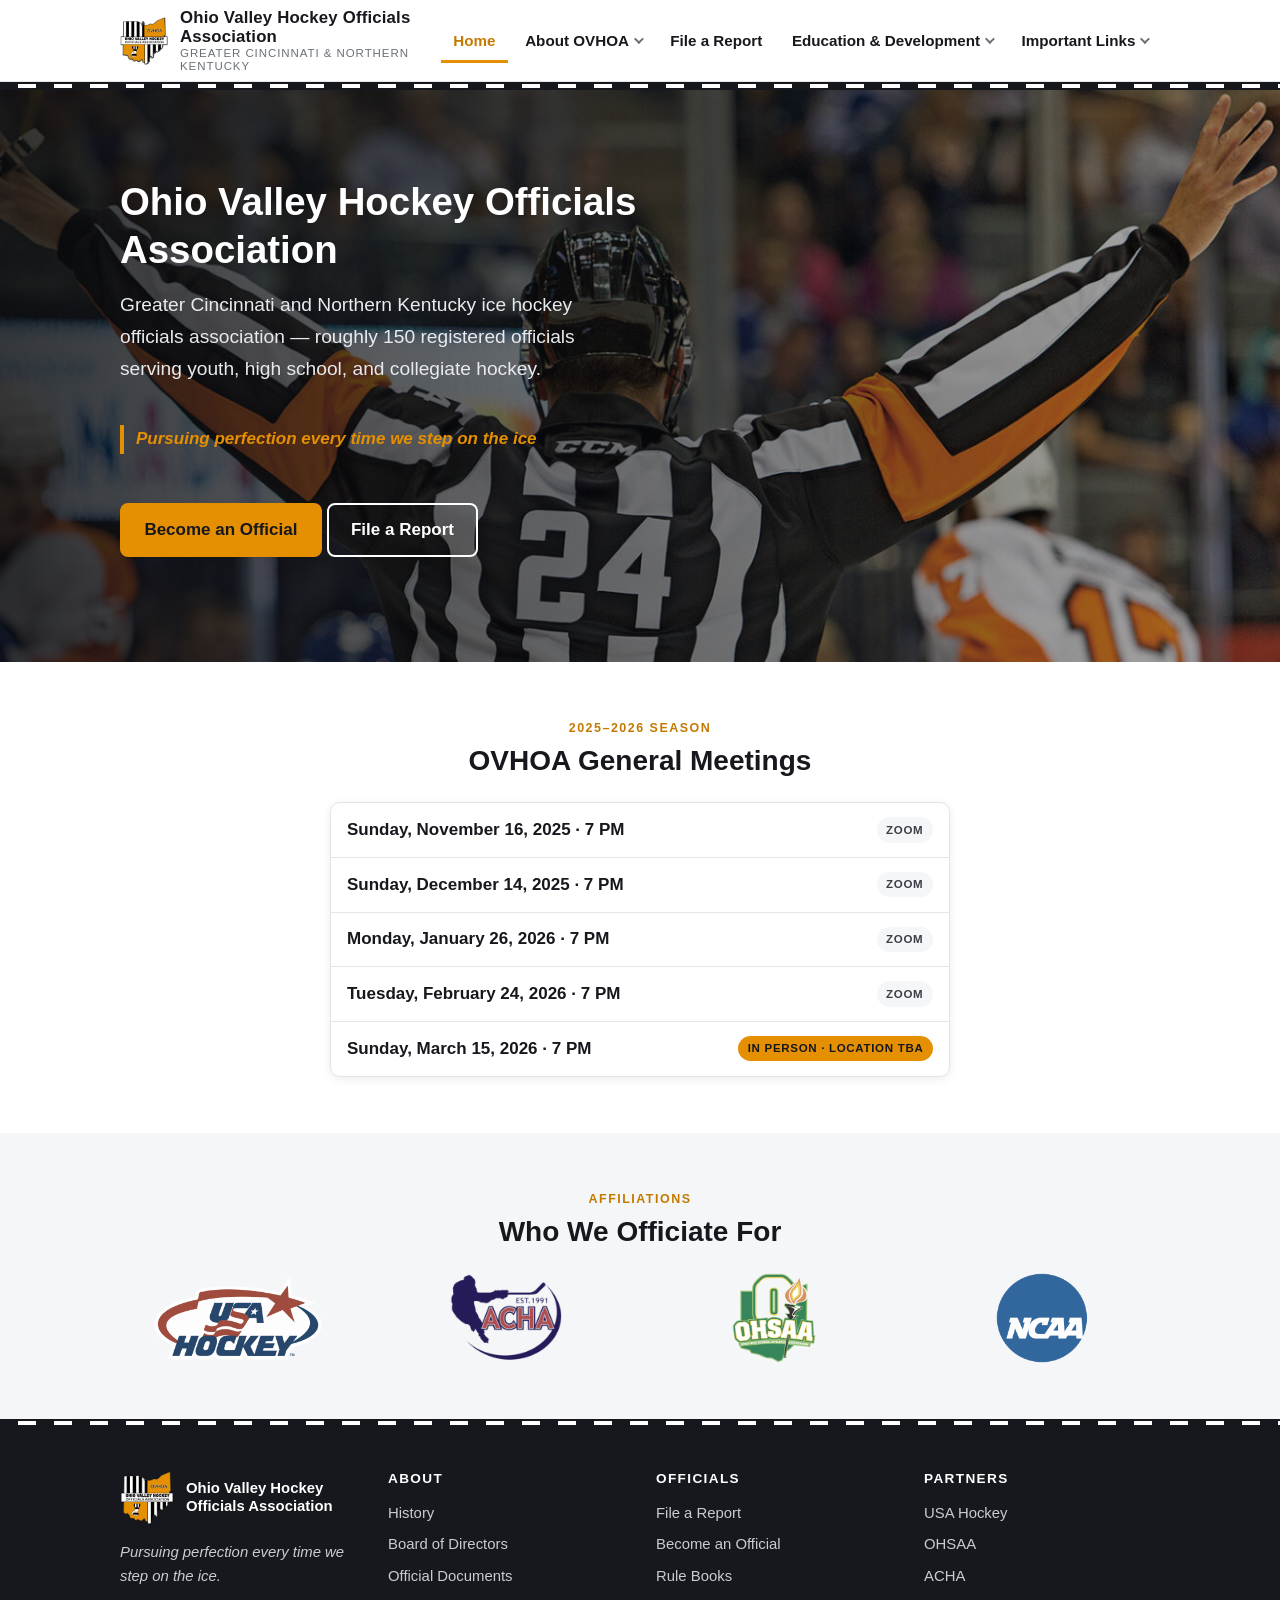
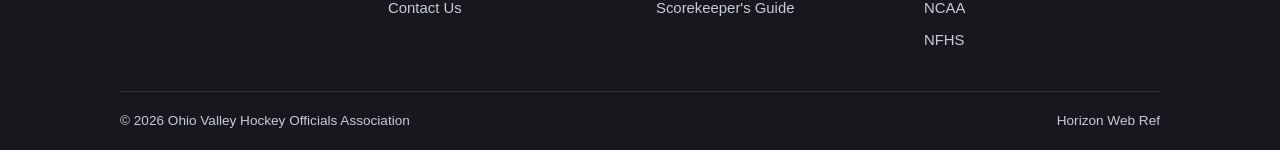
==== index.html @ b0ef6ecc "Initial Commit" ====
<!DOCTYPE html>
<html lang="en">
<head>
<meta charset="UTF-8">
<meta name="viewport" content="width=device-width, initial-scale=1">
<title>Ohio Valley Hockey Officials Association</title>
<meta name="description" content="Greater Cincinnati and Northern Kentucky ice hockey officials association.">
<link rel="icon" type="image/png" href="assets/img/ovhoa-logo-300.png">
<link rel="stylesheet" href="assets/css/style.css">
</head>
<body>
<a class="skip-link" href="#main">Skip to content</a>
<header class="site-header">
  <div class="container header-inner">
    <a class="brand" href="index.html">
      <img class="badge" src="assets/img/ovhoa-logo-300.png" alt="OVHOA logo" width="48" height="48">
      <span class="brand-text">
        <span class="brand-name">Ohio Valley Hockey Officials Association</span>
        <span class="brand-sub">Greater Cincinnati &amp; Northern Kentucky</span>
      </span>
    </a>
    <button type="button" class="nav-toggle" aria-expanded="false" aria-controls="site-nav" aria-label="Toggle navigation">
      <span class="bar"></span><span class="bar"></span><span class="bar"></span>
    </button>
    <nav id="site-nav" class="site-nav" aria-label="Primary">
      <ul><li><a href="index.html" aria-current="page">Home</a></li><li class="has-sub"><button type="button" class="submenu-toggle" aria-expanded="false">About OVHOA <span class="caret"></span></button><ul class="sub-menu"><li><a href="history.html">History</a></li><li><a href="board-of-directors.html">Board of Directors</a></li><li><a href="official-documents.html">Official Documents</a></li><li><a href="contact-us.html">Contact Us</a></li></ul></li><li><a href="file-a-report.html">File a Report</a></li><li class="has-sub"><button type="button" class="submenu-toggle" aria-expanded="false">Education & Development <span class="caret"></span></button><ul class="sub-menu"><li><a href="become-an-official.html">Become an Official</a></li><li><a href="rule-books.html">Rule Books</a></li><li><a href="scorekeepers-guide.html">Scorekeeper's Guide</a></li></ul></li><li class="has-sub"><button type="button" class="submenu-toggle" aria-expanded="false">Important Links <span class="caret"></span></button><ul class="sub-menu"><li><a href="https://membership.usahockey.com/" target="_blank" rel="noopener">USAH Registration</a></li><li><a href="https://www.horizonwebref.com/" target="_blank" rel="noopener">Horizon WebRef Login</a></li><li><a href="https://www.usahockey.com/" target="_blank" rel="noopener">USA Hockey</a></li><li><a href="https://www.ohsaa.org/" target="_blank" rel="noopener">OHSAA</a></li><li><a href="https://www.achahockey.org/" target="_blank" rel="noopener">ACHA</a></li><li><a href="https://www.nfhs.org/" target="_blank" rel="noopener">NFHS</a></li><li><a href="https://www.ncaa.com/" target="_blank" rel="noopener">NCAA</a></li></ul></li></ul>
    </nav>
  </div>
</header>
<div class="stripe" aria-hidden="true"></div>
<main id="main">

<section class="hero">
  <div class="container">
    <h1>Ohio Valley Hockey Officials Association</h1>
    <p class="tagline">Greater Cincinnati and Northern Kentucky ice hockey officials association &mdash; roughly 150 registered officials serving youth, high school, and collegiate hockey.</p>
    <p class="motto">Pursuing perfection every time we step on the ice</p>
    <p class="mt-2">
      <a class="btn" href="become-an-official.html">Become an Official</a>
      <a class="btn ghost" href="file-a-report.html">File a Report</a>
    </p>
  </div>
</section>

<section class="section">
  <div class="container">
    <div class="section-title">
      <span class="kicker">2025&ndash;2026 Season</span>
      <h2>OVHOA General Meetings</h2>
    </div>
    <ul class="meeting-list card">
      <li><span class="when">Sunday, November 16, 2025 &middot; 7 PM</span> <span class="badge-pill">Zoom</span></li>
      <li><span class="when">Sunday, December 14, 2025 &middot; 7 PM</span> <span class="badge-pill">Zoom</span></li>
      <li><span class="when">Monday, January 26, 2026 &middot; 7 PM</span> <span class="badge-pill">Zoom</span></li>
      <li><span class="when">Tuesday, February 24, 2026 &middot; 7 PM</span> <span class="badge-pill">Zoom</span></li>
      <li><span class="when">Sunday, March 15, 2026 &middot; 7 PM</span> <span class="badge-pill in-person">In Person &middot; Location TBA</span></li>
    </ul>
  </div>
</section>

<section class="section alt">
  <div class="container">
    <div class="section-title">
      <span class="kicker">Affiliations</span>
      <h2>Who We Officiate For</h2>
    </div>
    <div class="logo-row">
      <a href="https://www.usahockey.com/" target="_blank" rel="noopener"><img src="assets/img/logo-usah.png" alt="USA Hockey" loading="lazy"></a>
      <a href="https://www.achahockey.org/" target="_blank" rel="noopener"><img src="assets/img/logo-acha.png" alt="ACHA - American Collegiate Hockey Association" loading="lazy"></a>
      <a href="https://www.ohsaa.org/" target="_blank" rel="noopener"><img src="assets/img/logo-ohsaa.png" alt="OHSAA - Ohio High School Athletic Association" loading="lazy"></a>
      <a href="https://www.ncaa.com/" target="_blank" rel="noopener"><img src="assets/img/logo-ncaa.png" alt="NCAA" loading="lazy"></a>
    </div>
  </div>
</section>

</main>
<div class="stripe" aria-hidden="true"></div>
<footer class="site-footer">
  <div class="container">
    <div class="footer-main">
      <div>
        <div class="footer-brand">
          <img src="assets/img/ovhoa-logo-300.png" alt="" width="54" height="54">
          <span class="name">Ohio Valley Hockey<br>Officials Association</span>
        </div>
        <p><em>Pursuing perfection every time we step on the ice.</em></p>
      </div>
      <div>
        <h4>About</h4>
        <ul>
          <li><a href="history.html">History</a></li>
          <li><a href="board-of-directors.html">Board of Directors</a></li>
          <li><a href="official-documents.html">Official Documents</a></li>
          <li><a href="contact-us.html">Contact Us</a></li>
        </ul>
      </div>
      <div>
        <h4>Officials</h4>
        <ul>
          <li><a href="file-a-report.html">File a Report</a></li>
          <li><a href="become-an-official.html">Become an Official</a></li>
          <li><a href="rule-books.html">Rule Books</a></li>
          <li><a href="scorekeepers-guide.html">Scorekeeper's Guide</a></li>
        </ul>
      </div>
      <div>
        <h4>Partners</h4>
        <ul>
          <li><a href="https://www.usahockey.com/" target="_blank" rel="noopener">USA Hockey</a></li>
          <li><a href="https://www.ohsaa.org/" target="_blank" rel="noopener">OHSAA</a></li>
          <li><a href="https://www.achahockey.org/" target="_blank" rel="noopener">ACHA</a></li>
          <li><a href="https://www.ncaa.com/" target="_blank" rel="noopener">NCAA</a></li>
          <li><a href="https://www.nfhs.org/" target="_blank" rel="noopener">NFHS</a></li>
        </ul>
      </div>
    </div>
    <div class="footer-bottom">
      <span>&copy; 2026 Ohio Valley Hockey Officials Association</span>
      <span><a href="https://horizonwebref.com" target="_blank" rel="noopener">Horizon Web Ref</a></span>
    </div>
  </div>
</footer>
<script src="assets/js/nav.js"></script>
</body>
</html>
---- assets/css/style.css ----
/* ==========================================================================
   OVHOA — Ohio Valley Hockey Officials Association
   One shared stylesheet for every page.
   Brand: referee black/white + Ohio orange (#e58f02)
   ========================================================================== */

:root {
  --orange: #e58f02;
  --orange-dark: #c47a00;
  --ink: #16181d;
  --ink-soft: #3b3f47;
  --gray: #6b7078;
  --line: #e3e5e8;
  --bg: #ffffff;
  --bg-alt: #f5f6f8;
  --radius: 10px;
  --shadow: 0 2px 10px rgba(22, 24, 29, 0.08);
  --container: 1080px;
  --font: -apple-system, BlinkMacSystemFont, "Segoe UI", Roboto, Helvetica,
    Arial, sans-serif;
}

* { box-sizing: border-box; }

html { scroll-behavior: smooth; }

body {
  margin: 0;
  font-family: var(--font);
  font-size: 1.0625rem;
  line-height: 1.65;
  color: var(--ink);
  background: var(--bg);
  -webkit-text-size-adjust: 100%;
}

img { max-width: 100%; height: auto; display: block; }

a { color: var(--orange-dark); }
a:hover { color: var(--orange); }

h1, h2, h3, h4 {
  line-height: 1.25;
  color: var(--ink);
  font-weight: 800;
  margin: 0 0 0.6em;
}
h1 { font-size: clamp(1.7rem, 4vw, 2.4rem); }
h2 { font-size: clamp(1.35rem, 3vw, 1.75rem); }
h3 { font-size: clamp(1.1rem, 2.5vw, 1.3rem); }

.container {
  max-width: var(--container);
  margin: 0 auto;
  padding: 0 1.25rem;
}

/* --------------------------------------------------------------------------
   Referee stripe accent (used under header and above footer)
   -------------------------------------------------------------------------- */
.stripe {
  height: 8px;
  background: repeating-linear-gradient(
    90deg,
    var(--ink) 0 18px,
    #fff 18px 36px
  );
  border-top: 2px solid var(--ink);
  border-bottom: 2px solid var(--ink);
}

/* --------------------------------------------------------------------------
   Header / navigation
   -------------------------------------------------------------------------- */
.site-header {
  position: sticky;
  top: 0;
  z-index: 100;
  background: var(--bg);
  border-bottom: 1px solid var(--line);
  box-shadow: 0 1px 6px rgba(22, 24, 29, 0.06);
}

.header-inner {
  display: flex;
  align-items: center;
  justify-content: space-between;
  gap: 1rem;
  min-height: 72px;
}

.brand {
  display: flex;
  align-items: center;
  gap: 0.75rem;
  text-decoration: none;
  color: var(--ink);
  padding: 0.5rem 0;
}
.brand img.badge { width: 48px; height: 48px; flex: none; }
.brand .brand-text { line-height: 1.15; }
.brand .brand-name {
  display: block;
  font-weight: 800;
  font-size: 1.05rem;
  letter-spacing: 0.01em;
}
.brand .brand-sub {
  display: block;
  font-size: 0.72rem;
  color: var(--gray);
  text-transform: uppercase;
  letter-spacing: 0.08em;
}

.nav-toggle {
  display: none;
  background: none;
  border: 2px solid var(--ink);
  border-radius: 8px;
  padding: 0.45rem 0.6rem;
  cursor: pointer;
}
.nav-toggle .bar {
  display: block;
  width: 22px;
  height: 3px;
  background: var(--ink);
  border-radius: 2px;
  margin: 4px 0;
  transition: transform 0.2s, opacity 0.2s;
}
.nav-toggle[aria-expanded="true"] .bar:nth-child(1) { transform: translateY(7px) rotate(45deg); }
.nav-toggle[aria-expanded="true"] .bar:nth-child(2) { opacity: 0; }
.nav-toggle[aria-expanded="true"] .bar:nth-child(3) { transform: translateY(-7px) rotate(-45deg); }

.site-nav ul {
  list-style: none;
  margin: 0;
  padding: 0;
  display: flex;
  align-items: center;
  gap: 0.25rem;
}
.site-nav li { position: relative; }
.site-nav a,
.site-nav .submenu-toggle {
  display: flex;
  align-items: center;
  gap: 0.3rem;
  font: inherit;
  font-weight: 600;
  font-size: 0.95rem;
  color: var(--ink);
  text-decoration: none;
  background: none;
  border: 0;
  padding: 0.6rem 0.8rem;
  border-radius: 8px;
  cursor: pointer;
  white-space: nowrap;
}
.site-nav a:hover,
.site-nav .submenu-toggle:hover,
.site-nav a:focus-visible,
.site-nav .submenu-toggle:focus-visible {
  background: var(--bg-alt);
  color: var(--ink);
}
.site-nav a[aria-current="page"] {
  color: var(--orange-dark);
  box-shadow: inset 0 -3px 0 var(--orange);
  border-radius: 8px 8px 0 0;
}

.site-nav .caret {
  border: solid var(--gray);
  border-width: 0 2px 2px 0;
  padding: 2.5px;
  transform: rotate(45deg) translateY(-2px);
  transition: transform 0.15s;
}
.site-nav li.open > .submenu-toggle .caret { transform: rotate(-135deg) translateY(-2px); }

.site-nav .sub-menu {
  display: none;
  position: absolute;
  top: 100%;
  left: 0;
  min-width: 220px;
  flex-direction: column;
  align-items: stretch;
  gap: 0;
  background: var(--bg);
  border: 1px solid var(--line);
  border-radius: var(--radius);
  box-shadow: var(--shadow);
  padding: 0.4rem;
  z-index: 50;
}
.site-nav li.open > .sub-menu { display: flex; }
.site-nav .sub-menu a {
  padding: 0.55rem 0.75rem;
  font-weight: 500;
  white-space: normal;
}
.site-nav .sub-menu .menu-note {
  font-size: 0.7rem;
  font-weight: 700;
  text-transform: uppercase;
  letter-spacing: 0.08em;
  color: var(--gray);
  padding: 0.55rem 0.75rem 0.2rem;
  border-top: 1px solid var(--line);
  margin-top: 0.3rem;
}
.site-nav .sub-menu li:first-child .menu-note { border-top: 0; margin-top: 0; }

/* Mobile nav */
@media (max-width: 860px) {
  .nav-toggle { display: block; }
  .site-nav {
    display: none;
    position: absolute;
    top: 100%;
    left: 0;
    right: 0;
    background: var(--bg);
    border-bottom: 1px solid var(--line);
    box-shadow: var(--shadow);
    max-height: calc(100vh - 72px);
    overflow-y: auto;
  }
  .site-nav.open { display: block; }
  .site-nav ul {
    flex-direction: column;
    align-items: stretch;
    padding: 0.5rem 1rem 1rem;
  }
  .site-nav a,
  .site-nav .submenu-toggle {
    width: 100%;
    justify-content: space-between;
    padding: 0.75rem 0.6rem;
    font-size: 1rem;
  }
  .site-nav a[aria-current="page"] {
    box-shadow: inset 3px 0 0 var(--orange);
    border-radius: 0 8px 8px 0;
  }
  .site-nav .sub-menu {
    position: static;
    border: 0;
    box-shadow: none;
    background: var(--bg-alt);
    border-radius: 8px;
    margin: 0 0 0.25rem;
  }
}

/* --------------------------------------------------------------------------
   Hero (home) and page banners
   -------------------------------------------------------------------------- */
.hero {
  position: relative;
  color: #fff;
  background: var(--ink) url("../img/hero-ref-1536.jpg") center 35% / cover no-repeat;
}
.hero::before {
  content: "";
  position: absolute;
  inset: 0;
  background: linear-gradient(90deg, rgba(10, 12, 16, 0.82) 0%, rgba(10, 12, 16, 0.55) 55%, rgba(10, 12, 16, 0.3) 100%);
}
.hero .container {
  position: relative;
  padding-top: clamp(3rem, 8vw, 5.5rem);
  padding-bottom: clamp(3rem, 8vw, 5.5rem);
}
.hero h1 { color: #fff; max-width: 34rem; margin-bottom: 0.4em; }
.hero p.tagline {
  font-size: clamp(1rem, 2.2vw, 1.2rem);
  max-width: 30rem;
  margin: 0 0 1.5rem;
  color: #e8eaee;
}
.hero .motto {
  display: inline-block;
  font-style: italic;
  font-weight: 700;
  color: var(--orange);
  border-left: 4px solid var(--orange);
  padding-left: 0.75rem;
}

.page-banner {
  background: var(--ink);
  color: #fff;
}
.page-banner .container {
  padding-top: clamp(1.75rem, 4vw, 2.75rem);
  padding-bottom: clamp(1.75rem, 4vw, 2.75rem);
}
.page-banner h1 { color: #fff; margin: 0; }
.page-banner p.lede { margin: 0.5rem 0 0; color: #c9ccd2; max-width: 46rem; }

/* --------------------------------------------------------------------------
   Sections & content blocks
   -------------------------------------------------------------------------- */
.section { padding: clamp(2rem, 5vw, 3.5rem) 0; }
.section.alt { background: var(--bg-alt); }
.section-title {
  text-align: center;
  margin-bottom: 1.5rem;
}
.section-title .kicker {
  display: block;
  font-size: 0.78rem;
  font-weight: 700;
  letter-spacing: 0.12em;
  text-transform: uppercase;
  color: var(--orange-dark);
  margin-bottom: 0.3rem;
}

.prose { max-width: 46rem; }
.prose p { margin: 0 0 1.1em; }
.prose ul { padding-left: 1.3rem; }

.card {
  background: var(--bg);
  border: 1px solid var(--line);
  border-radius: var(--radius);
  box-shadow: var(--shadow);
  padding: 1.5rem;
}

.grid {
  display: grid;
  gap: 1.25rem;
}
.grid.cols-2 { grid-template-columns: repeat(auto-fit, minmax(300px, 1fr)); }
.grid.cols-3 { grid-template-columns: repeat(auto-fit, minmax(260px, 1fr)); }

/* Buttons */
.btn {
  display: inline-block;
  background: var(--orange);
  color: var(--ink);
  font-weight: 700;
  text-decoration: none;
  padding: 0.7rem 1.4rem;
  border-radius: 8px;
  border: 2px solid var(--orange);
  transition: background 0.15s, color 0.15s;
}
.btn:hover { background: var(--orange-dark); border-color: var(--orange-dark); color: #fff; }
.btn.ghost {
  background: transparent;
  color: #fff;
  border-color: #fff;
}
.btn.ghost:hover { background: #fff; color: var(--ink); }
.btn.dark {
  background: var(--ink);
  border-color: var(--ink);
  color: #fff;
}
.btn.dark:hover { background: var(--ink-soft); border-color: var(--ink-soft); }

/* Meeting schedule list */
.meeting-list {
  list-style: none;
  margin: 0;
  padding: 0;
  max-width: 620px;
  margin-inline: auto;
}
.meeting-list li {
  display: flex;
  flex-wrap: wrap;
  justify-content: space-between;
  gap: 0.25rem 1rem;
  padding: 0.8rem 1rem;
  border-bottom: 1px solid var(--line);
}
.meeting-list li:last-child { border-bottom: 0; }
.meeting-list .when { font-weight: 700; }
.meeting-list .how { color: var(--gray); }
.meeting-list .badge-pill {
  font-size: 0.72rem;
  font-weight: 700;
  text-transform: uppercase;
  letter-spacing: 0.06em;
  padding: 0.2rem 0.6rem;
  border-radius: 99px;
  background: var(--bg-alt);
  color: var(--ink-soft);
  align-self: center;
}
.meeting-list .badge-pill.in-person { background: var(--orange); color: var(--ink); }

/* Partner logos */
.logo-row {
  display: grid;
  grid-template-columns: repeat(auto-fit, minmax(140px, 1fr));
  gap: 2rem;
  align-items: center;
  justify-items: center;
}
.logo-row img {
  max-height: 90px;
  width: auto;
  filter: grayscale(35%);
  opacity: 0.9;
  transition: filter 0.2s, opacity 0.2s;
}
.logo-row a:hover img { filter: none; opacity: 1; }

/* Board of directors */
.board-grid {
  display: grid;
  grid-template-columns: repeat(auto-fill, minmax(280px, 1fr));
  gap: 1.25rem;
}
.board-card {
  display: flex;
  gap: 1rem;
  align-items: flex-start;
  background: var(--bg);
  border: 1px solid var(--line);
  border-radius: var(--radius);
  box-shadow: var(--shadow);
  padding: 1.25rem;
}
.board-card img {
  width: 72px;
  height: 87px;
  object-fit: cover;
  border-radius: 8px;
  background: var(--bg-alt);
  flex: none;
}
.board-card h3 { margin-bottom: 0.15rem; font-size: 1.05rem; }
.board-card .role {
  color: var(--orange-dark);
  font-weight: 700;
  font-size: 0.85rem;
  text-transform: uppercase;
  letter-spacing: 0.05em;
  margin: 0 0 0.5rem;
}
.board-card p { margin: 0 0 0.35rem; font-size: 0.92rem; }
.board-card a { word-break: break-all; }

/* Report sections (file a report) */
.report-block {
  display: grid;
  grid-template-columns: 180px 1fr;
  gap: 1.5rem;
  align-items: start;
  padding: 1.75rem;
}
.report-block .org-logo {
  align-self: center;
  justify-self: center;
}
.report-block .org-logo img { max-height: 110px; width: auto; margin-inline: auto; }
.report-block h2 { margin-top: 0; }
.report-block .actions { margin-top: 1rem; }
@media (max-width: 640px) {
  .report-block { grid-template-columns: 1fr; }
}

/* Documents */
.doc-list { display: grid; gap: 1rem; max-width: 640px; }
.doc-item {
  display: flex;
  flex-wrap: wrap;
  align-items: center;
  justify-content: space-between;
  gap: 0.75rem;
  padding: 1.1rem 1.25rem;
}
.doc-item .doc-name { font-weight: 700; }
.doc-item .doc-meta { color: var(--gray); font-size: 0.88rem; display: block; }

/* Tables (become an official levels) */
.table-wrap {
  overflow-x: auto;
  -webkit-overflow-scrolling: touch;
  border: 1px solid var(--line);
  border-radius: var(--radius);
  box-shadow: var(--shadow);
}
table.levels {
  width: 100%;
  border-collapse: collapse;
  min-width: 560px;
  font-size: 0.95rem;
}
table.levels th {
  background: var(--ink);
  color: #fff;
  text-align: left;
  padding: 0.8rem 1rem;
  white-space: nowrap;
}
table.levels td {
  padding: 0.9rem 1rem;
  border-top: 1px solid var(--line);
  vertical-align: top;
}
table.levels tr:nth-child(even) td { background: var(--bg-alt); }
table.levels td.level-name {
  font-weight: 800;
  white-space: nowrap;
  color: var(--orange-dark);
}
table.levels ul { margin: 0; padding-left: 1.1rem; }
table.levels li { margin-bottom: 0.3rem; }

/* Callout */
.callout {
  border-left: 4px solid var(--orange);
  background: var(--bg-alt);
  border-radius: 0 var(--radius) var(--radius) 0;
  padding: 1rem 1.25rem;
  margin: 1.5rem 0;
}
.callout.coming-soon {
  text-align: center;
  border-left: 0;
  border: 2px dashed var(--line);
  border-radius: var(--radius);
  padding: 2.5rem 1.5rem;
  color: var(--gray);
}

/* FAQ-style detail blocks */
details.info {
  border: 1px solid var(--line);
  border-radius: var(--radius);
  margin-bottom: 0.75rem;
  background: var(--bg);
  box-shadow: var(--shadow);
}
details.info summary {
  cursor: pointer;
  font-weight: 700;
  padding: 1rem 1.25rem;
  list-style: none;
  position: relative;
  padding-right: 2.5rem;
}
details.info summary::-webkit-details-marker { display: none; }
details.info summary::after {
  content: "+";
  position: absolute;
  right: 1.1rem;
  top: 50%;
  transform: translateY(-50%);
  font-size: 1.3rem;
  color: var(--orange-dark);
  font-weight: 800;
}
details.info[open] summary::after { content: "\2212"; }
details.info .info-body { padding: 0 1.25rem 1.1rem; }
details.info .info-body p:first-child { margin-top: 0; }

/* Contact */
.contact-grid { display: grid; grid-template-columns: repeat(auto-fit, minmax(280px, 1fr)); gap: 1.25rem; }
.contact-card h3 { margin-bottom: 0.2rem; }
.contact-card .role { color: var(--gray); font-size: 0.9rem; margin: 0 0 0.5rem; }

/* --------------------------------------------------------------------------
   Footer
   -------------------------------------------------------------------------- */
.site-footer {
  background: var(--ink);
  color: #c9ccd2;
  font-size: 0.93rem;
}
.footer-main {
  display: grid;
  grid-template-columns: repeat(auto-fit, minmax(220px, 1fr));
  gap: 2rem;
  padding: 2.75rem 0 2rem;
}
.site-footer h4 {
  color: #fff;
  font-size: 0.85rem;
  text-transform: uppercase;
  letter-spacing: 0.1em;
  margin-bottom: 0.8rem;
}
.site-footer ul { list-style: none; margin: 0; padding: 0; }
.site-footer li { margin-bottom: 0.45rem; }
.site-footer a { color: #c9ccd2; text-decoration: none; }
.site-footer a:hover { color: var(--orange); }
.footer-brand { display: flex; align-items: center; gap: 0.75rem; margin-bottom: 0.75rem; }
.footer-brand img { width: 54px; height: 54px; }
.footer-brand .name { color: #fff; font-weight: 800; line-height: 1.2; }
.footer-bottom {
  border-top: 1px solid rgba(255, 255, 255, 0.12);
  padding: 1.1rem 0;
  display: flex;
  flex-wrap: wrap;
  gap: 0.5rem 1.5rem;
  justify-content: space-between;
  font-size: 0.85rem;
}
.footer-bottom a { color: #c9ccd2; }

/* Utility */
.center { text-align: center; }
.mt-1 { margin-top: 1rem; }
.mt-2 { margin-top: 2rem; }
.visually-hidden {
  position: absolute;
  width: 1px; height: 1px;
  margin: -1px; padding: 0;
  overflow: hidden;
  clip: rect(0 0 0 0);
  white-space: nowrap;
  border: 0;
}
.skip-link {
  position: absolute;
  left: -999px;
  top: 0;
  background: var(--orange);
  color: var(--ink);
  font-weight: 700;
  padding: 0.6rem 1rem;
  z-index: 200;
}
.skip-link:focus { left: 0.5rem; top: 0.5rem; }
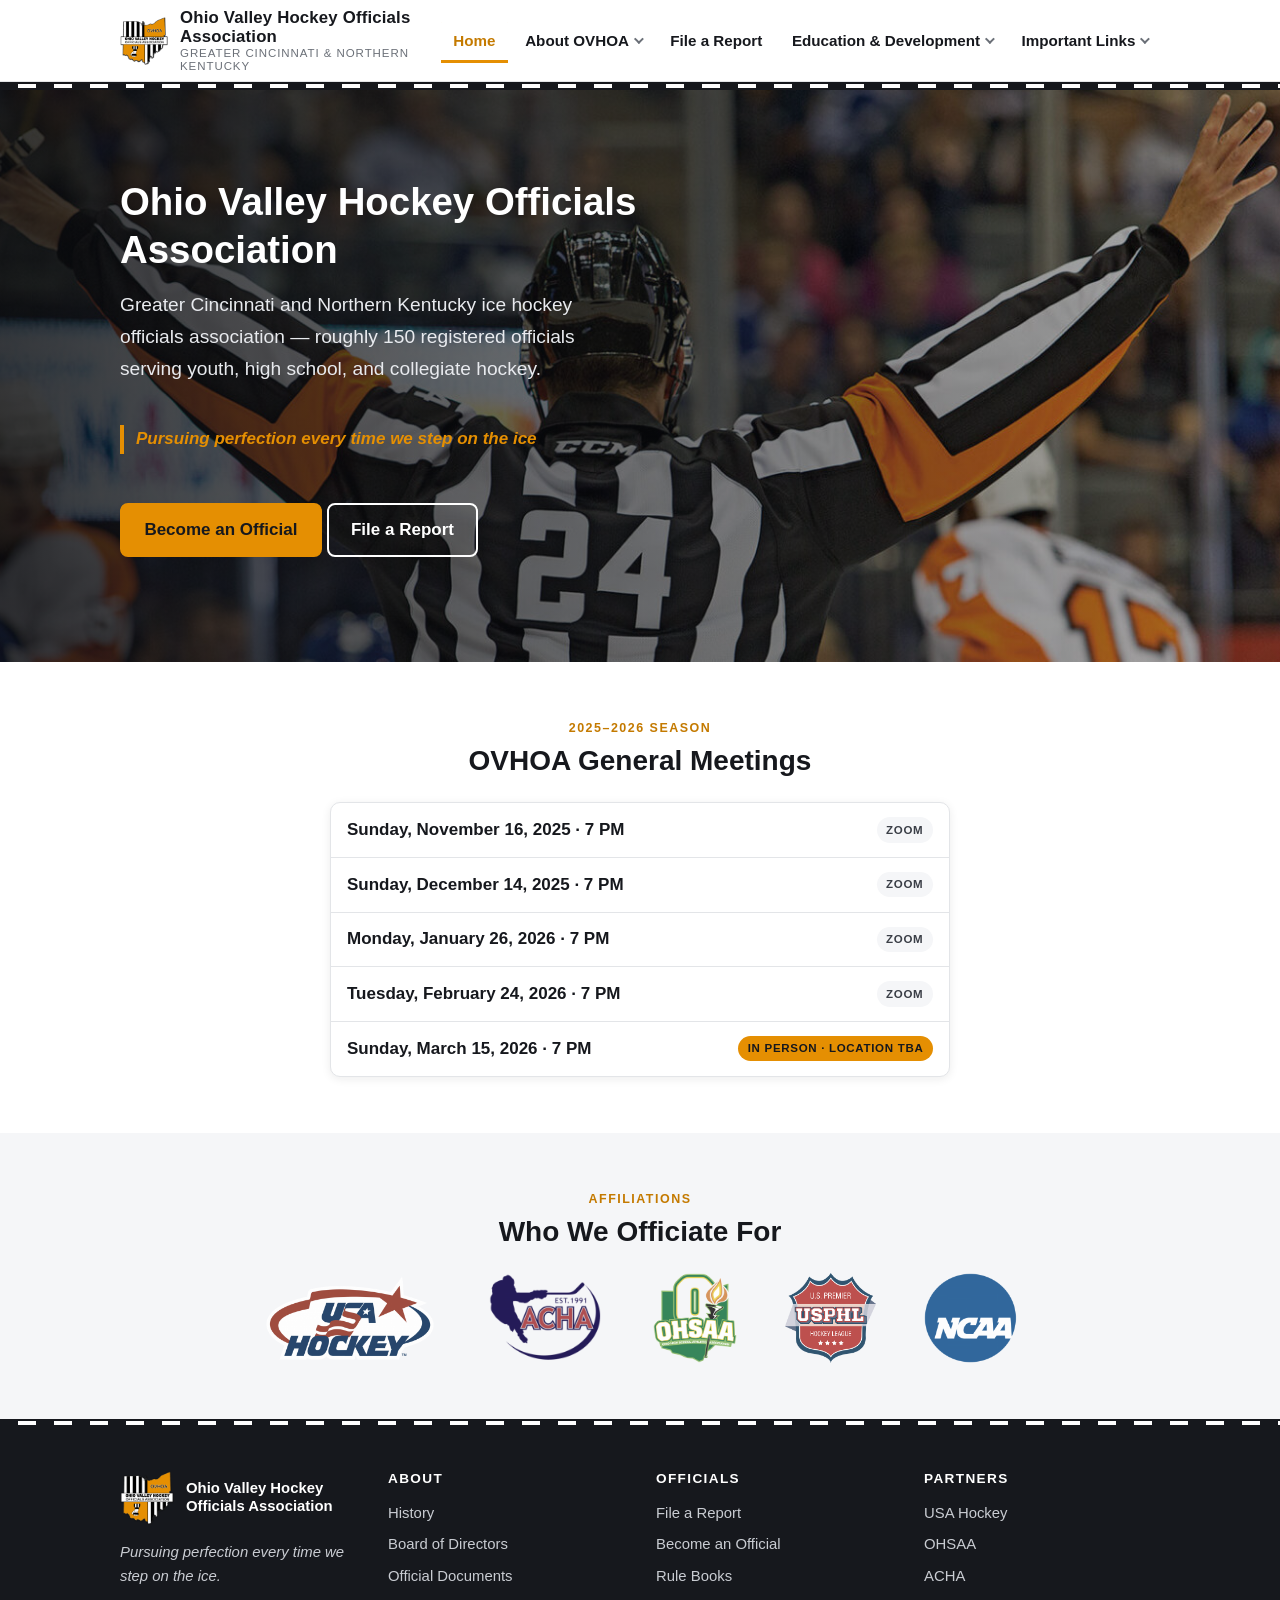
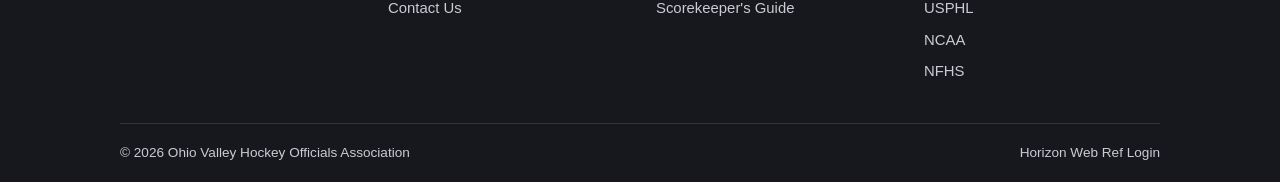
==== commit 49615e94: "Add USPHL/NCAA Rules/links, Updated requirements, Horizon Links, Mentoring Page, USAH Incident Repor" ====
--- a/index.html
+++ b/index.html
@@ -23,7 +23,7 @@
       <span class="bar"></span><span class="bar"></span><span class="bar"></span>
     </button>
     <nav id="site-nav" class="site-nav" aria-label="Primary">
-      <ul><li><a href="index.html" aria-current="page">Home</a></li><li class="has-sub"><button type="button" class="submenu-toggle" aria-expanded="false">About OVHOA <span class="caret"></span></button><ul class="sub-menu"><li><a href="history.html">History</a></li><li><a href="board-of-directors.html">Board of Directors</a></li><li><a href="official-documents.html">Official Documents</a></li><li><a href="contact-us.html">Contact Us</a></li></ul></li><li><a href="file-a-report.html">File a Report</a></li><li class="has-sub"><button type="button" class="submenu-toggle" aria-expanded="false">Education & Development <span class="caret"></span></button><ul class="sub-menu"><li><a href="become-an-official.html">Become an Official</a></li><li><a href="rule-books.html">Rule Books</a></li><li><a href="scorekeepers-guide.html">Scorekeeper's Guide</a></li></ul></li><li class="has-sub"><button type="button" class="submenu-toggle" aria-expanded="false">Important Links <span class="caret"></span></button><ul class="sub-menu"><li><a href="https://membership.usahockey.com/" target="_blank" rel="noopener">USAH Registration</a></li><li><a href="https://www.horizonwebref.com/" target="_blank" rel="noopener">Horizon WebRef Login</a></li><li><a href="https://www.usahockey.com/" target="_blank" rel="noopener">USA Hockey</a></li><li><a href="https://www.ohsaa.org/" target="_blank" rel="noopener">OHSAA</a></li><li><a href="https://www.achahockey.org/" target="_blank" rel="noopener">ACHA</a></li><li><a href="https://www.nfhs.org/" target="_blank" rel="noopener">NFHS</a></li><li><a href="https://www.ncaa.com/" target="_blank" rel="noopener">NCAA</a></li></ul></li></ul>
+      <ul><li><a href="index.html" aria-current="page">Home</a></li><li class="has-sub"><button type="button" class="submenu-toggle" aria-expanded="false">About OVHOA <span class="caret"></span></button><ul class="sub-menu"><li><a href="history.html">History</a></li><li><a href="board-of-directors.html">Board of Directors</a></li><li><a href="official-documents.html">Official Documents</a></li><li><a href="contact-us.html">Contact Us</a></li></ul></li><li><a href="file-a-report.html">File a Report</a></li><li class="has-sub"><button type="button" class="submenu-toggle" aria-expanded="false">Education & Development <span class="caret"></span></button><ul class="sub-menu"><li><a href="become-an-official.html">Become an Official</a></li><li><a href="rule-books.html">Rule Books</a></li><li><a href="scorekeepers-guide.html">Scorekeeper's Guide</a></li></ul></li><li class="has-sub"><button type="button" class="submenu-toggle" aria-expanded="false">Important Links <span class="caret"></span></button><ul class="sub-menu"><li><a href="https://membership.usahockey.com/" target="_blank" rel="noopener">USAH Registration</a></li><li><a href="https://horizonwebref.com/" target="_blank" rel="noopener">Horizon Web Ref Login</a></li><li><a href="https://www.usahockey.com/" target="_blank" rel="noopener">USA Hockey</a></li><li><a href="https://www.ohsaa.org/" target="_blank" rel="noopener">OHSAA</a></li><li><a href="https://www.achahockey.org/" target="_blank" rel="noopener">ACHA</a></li><li><a href="https://www.nfhs.org/" target="_blank" rel="noopener">NFHS</a></li><li><a href="https://www.ncaa.com/" target="_blank" rel="noopener">NCAA</a></li></ul></li></ul>
     </nav>
   </div>
 </header>
@@ -68,6 +68,7 @@
       <a href="https://www.usahockey.com/" target="_blank" rel="noopener"><img src="assets/img/logo-usah.png" alt="USA Hockey" loading="lazy"></a>
       <a href="https://www.achahockey.org/" target="_blank" rel="noopener"><img src="assets/img/logo-acha.png" alt="ACHA - American Collegiate Hockey Association" loading="lazy"></a>
       <a href="https://www.ohsaa.org/" target="_blank" rel="noopener"><img src="assets/img/logo-ohsaa.png" alt="OHSAA - Ohio High School Athletic Association" loading="lazy"></a>
+      <a href="https://www.usphl.com/" target="_blank" rel="noopener"><img src="assets/img/logo-usphl.png" alt="USPHL - United States Premier Hockey League" loading="lazy"></a>
       <a href="https://www.ncaa.com/" target="_blank" rel="noopener"><img src="assets/img/logo-ncaa.png" alt="NCAA" loading="lazy"></a>
     </div>
   </div>
@@ -109,6 +110,7 @@
           <li><a href="https://www.usahockey.com/" target="_blank" rel="noopener">USA Hockey</a></li>
           <li><a href="https://www.ohsaa.org/" target="_blank" rel="noopener">OHSAA</a></li>
           <li><a href="https://www.achahockey.org/" target="_blank" rel="noopener">ACHA</a></li>
+          <li><a href="https://www.usphl.com/" target="_blank" rel="noopener">USPHL</a></li>
           <li><a href="https://www.ncaa.com/" target="_blank" rel="noopener">NCAA</a></li>
           <li><a href="https://www.nfhs.org/" target="_blank" rel="noopener">NFHS</a></li>
         </ul>
@@ -116,7 +118,7 @@
     </div>
     <div class="footer-bottom">
       <span>&copy; 2026 Ohio Valley Hockey Officials Association</span>
-      <span><a href="https://horizonwebref.com" target="_blank" rel="noopener">Horizon Web Ref</a></span>
+      <span><a href="https://horizonwebref.com/" target="_blank" rel="noopener">Horizon Web Ref Login</a></span>
     </div>
   </div>
 </footer>
--- a/assets/css/style.css
+++ b/assets/css/style.css
@@ -400,13 +400,21 @@
 }
 .meeting-list .badge-pill.in-person { background: var(--orange); color: var(--ink); }
 
+/* Stacked variant: date on its own line, description below it */
+.meeting-list.stacked li {
+  flex-direction: column;
+  align-items: flex-start;
+  gap: 0.15rem;
+}
+.meeting-list.stacked .how { color: var(--gray); }
+
 /* Partner logos */
 .logo-row {
-  display: grid;
-  grid-template-columns: repeat(auto-fit, minmax(140px, 1fr));
-  gap: 2rem;
+  display: flex;
+  flex-wrap: wrap;
+  justify-content: center;
   align-items: center;
-  justify-items: center;
+  gap: 2rem 3rem;
 }
 .logo-row img {
   max-height: 90px;
@@ -424,6 +432,7 @@
   gap: 1.25rem;
 }
 .board-card {
+  scroll-margin-top: 140px;
   display: flex;
   gap: 1rem;
   align-items: flex-start;
@@ -466,6 +475,21 @@
   justify-self: center;
 }
 .report-block .org-logo img { max-height: 110px; width: auto; margin-inline: auto; }
+.org-badge {
+  display: inline-flex;
+  align-items: center;
+  justify-content: center;
+  width: 110px;
+  height: 110px;
+  border-radius: 50%;
+  border: 4px solid var(--ink);
+  background: repeating-linear-gradient(90deg, var(--ink) 0 10px, #fff 10px 20px);
+  color: #fff;
+  font-weight: 800;
+  font-size: 1.05rem;
+  letter-spacing: 0.05em;
+  text-shadow: 0 1px 3px rgba(0, 0, 0, 0.85), 0 0 6px rgba(0, 0, 0, 0.6);
+}
 .report-block h2 { margin-top: 0; }
 .report-block .actions { margin-top: 1rem; }
 @media (max-width: 640px) {
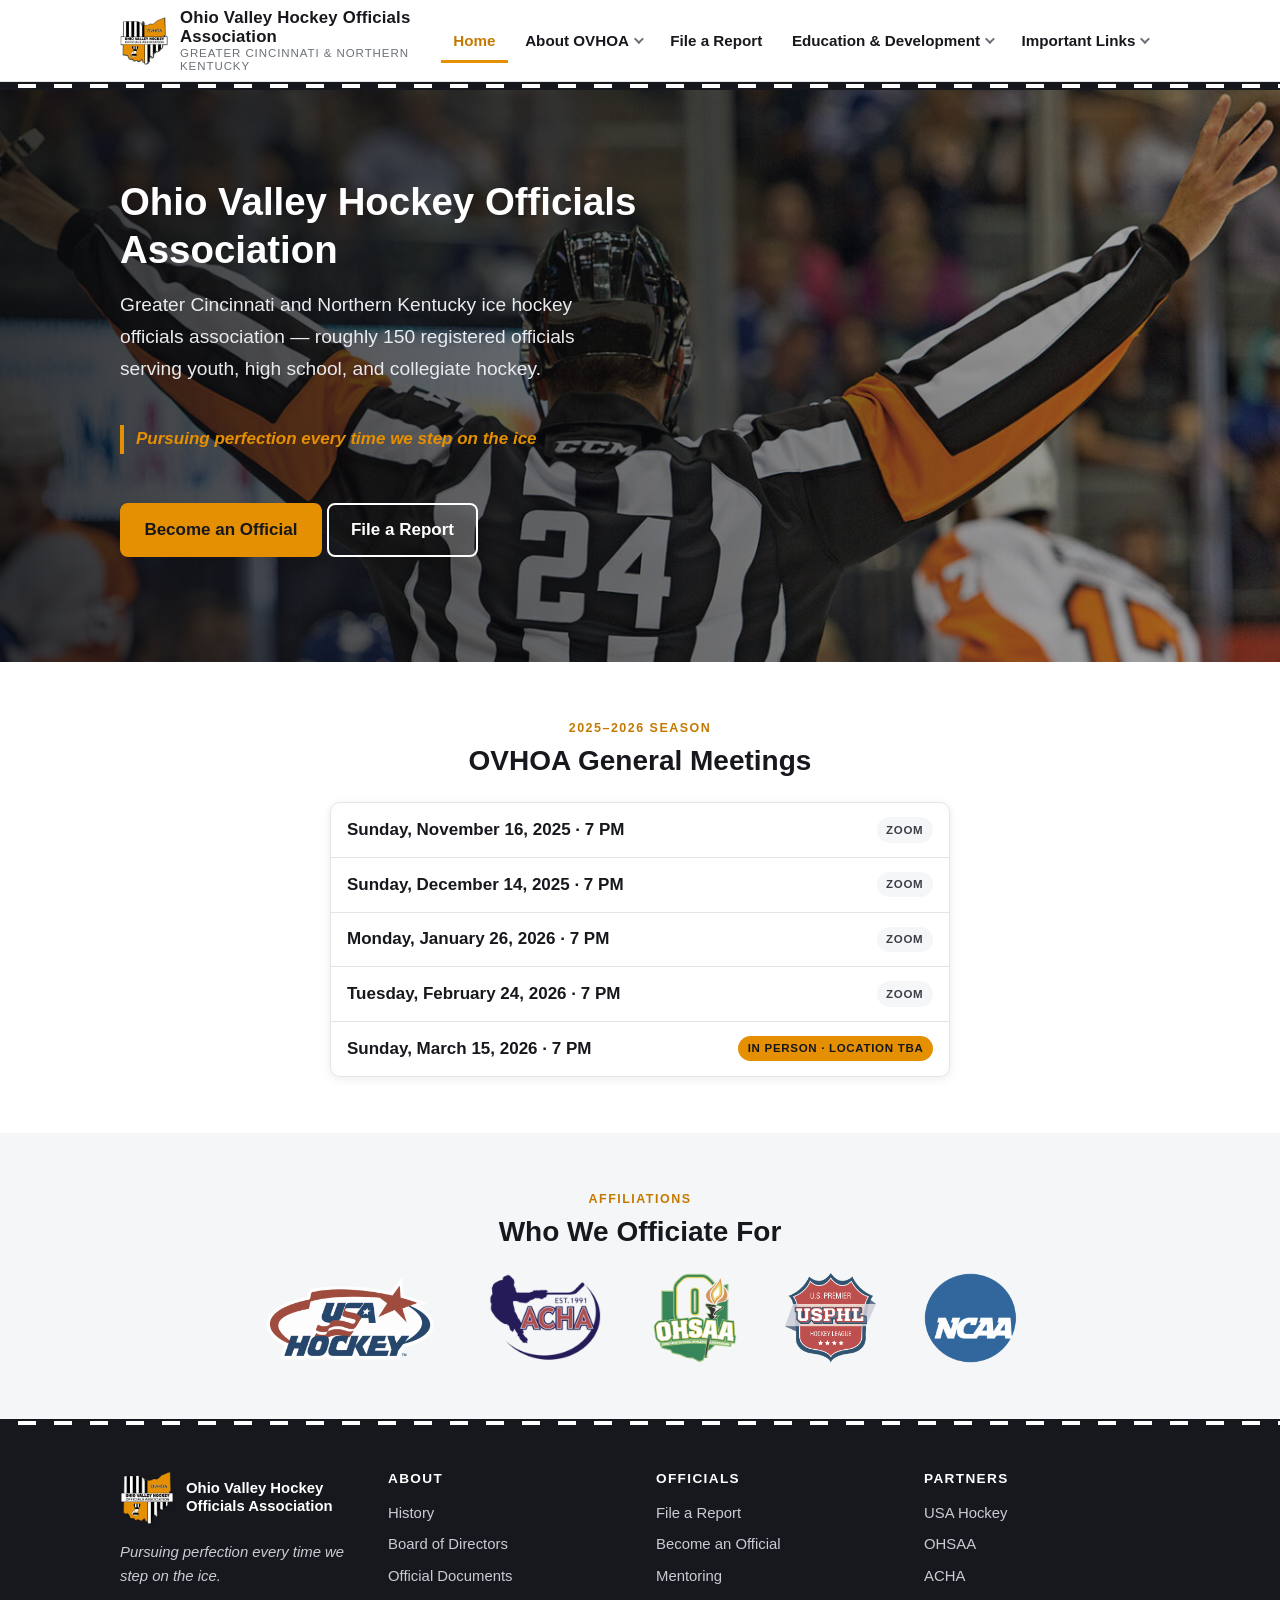
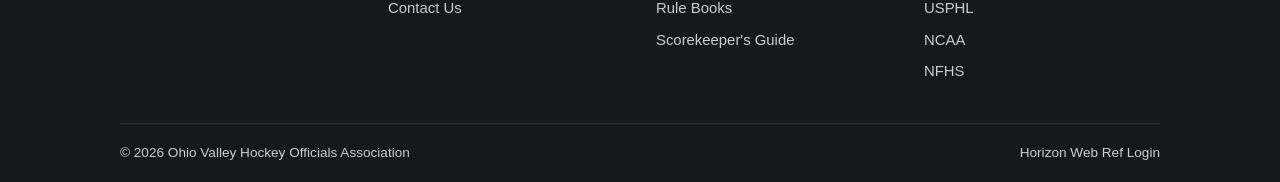
==== commit a64dd6c8: "Added USPHL/NCAA Rules, mentoring, fixed links" ====
--- a/index.html
+++ b/index.html
@@ -23,7 +23,7 @@
       <span class="bar"></span><span class="bar"></span><span class="bar"></span>
     </button>
     <nav id="site-nav" class="site-nav" aria-label="Primary">
-      <ul><li><a href="index.html" aria-current="page">Home</a></li><li class="has-sub"><button type="button" class="submenu-toggle" aria-expanded="false">About OVHOA <span class="caret"></span></button><ul class="sub-menu"><li><a href="history.html">History</a></li><li><a href="board-of-directors.html">Board of Directors</a></li><li><a href="official-documents.html">Official Documents</a></li><li><a href="contact-us.html">Contact Us</a></li></ul></li><li><a href="file-a-report.html">File a Report</a></li><li class="has-sub"><button type="button" class="submenu-toggle" aria-expanded="false">Education & Development <span class="caret"></span></button><ul class="sub-menu"><li><a href="become-an-official.html">Become an Official</a></li><li><a href="rule-books.html">Rule Books</a></li><li><a href="scorekeepers-guide.html">Scorekeeper's Guide</a></li></ul></li><li class="has-sub"><button type="button" class="submenu-toggle" aria-expanded="false">Important Links <span class="caret"></span></button><ul class="sub-menu"><li><a href="https://membership.usahockey.com/" target="_blank" rel="noopener">USAH Registration</a></li><li><a href="https://horizonwebref.com/" target="_blank" rel="noopener">Horizon Web Ref Login</a></li><li><a href="https://www.usahockey.com/" target="_blank" rel="noopener">USA Hockey</a></li><li><a href="https://www.ohsaa.org/" target="_blank" rel="noopener">OHSAA</a></li><li><a href="https://www.achahockey.org/" target="_blank" rel="noopener">ACHA</a></li><li><a href="https://www.nfhs.org/" target="_blank" rel="noopener">NFHS</a></li><li><a href="https://www.ncaa.com/" target="_blank" rel="noopener">NCAA</a></li></ul></li></ul>
+      <ul><li><a href="index.html" aria-current="page">Home</a></li><li class="has-sub"><button type="button" class="submenu-toggle" aria-expanded="false">About OVHOA <span class="caret"></span></button><ul class="sub-menu"><li><a href="history.html">History</a></li><li><a href="board-of-directors.html">Board of Directors</a></li><li><a href="official-documents.html">Official Documents</a></li><li><a href="contact-us.html">Contact Us</a></li></ul></li><li><a href="file-a-report.html">File a Report</a></li><li class="has-sub"><button type="button" class="submenu-toggle" aria-expanded="false">Education & Development <span class="caret"></span></button><ul class="sub-menu"><li><a href="become-an-official.html">Become an Official</a></li><li><a href="mentoring.html">Mentoring</a></li><li><a href="rule-books.html">Rule Books</a></li><li><a href="scorekeepers-guide.html">Scorekeeper's Guide</a></li></ul></li><li class="has-sub"><button type="button" class="submenu-toggle" aria-expanded="false">Important Links <span class="caret"></span></button><ul class="sub-menu"><li><a href="https://membership.usahockey.com/" target="_blank" rel="noopener">USAH Registration</a></li><li><a href="https://horizonwebref.com/" target="_blank" rel="noopener">Horizon Web Ref Login</a></li><li><a href="https://www.usahockey.com/" target="_blank" rel="noopener">USA Hockey</a></li><li><a href="https://www.ohsaa.org/" target="_blank" rel="noopener">OHSAA</a></li><li><a href="https://www.achahockey.org/" target="_blank" rel="noopener">ACHA</a></li><li><a href="https://www.nfhs.org/" target="_blank" rel="noopener">NFHS</a></li><li><a href="https://www.ncaa.com/" target="_blank" rel="noopener">NCAA</a></li></ul></li></ul>
     </nav>
   </div>
 </header>
@@ -100,6 +100,7 @@
         <ul>
           <li><a href="file-a-report.html">File a Report</a></li>
           <li><a href="become-an-official.html">Become an Official</a></li>
+          <li><a href="mentoring.html">Mentoring</a></li>
           <li><a href="rule-books.html">Rule Books</a></li>
           <li><a href="scorekeepers-guide.html">Scorekeeper's Guide</a></li>
         </ul>
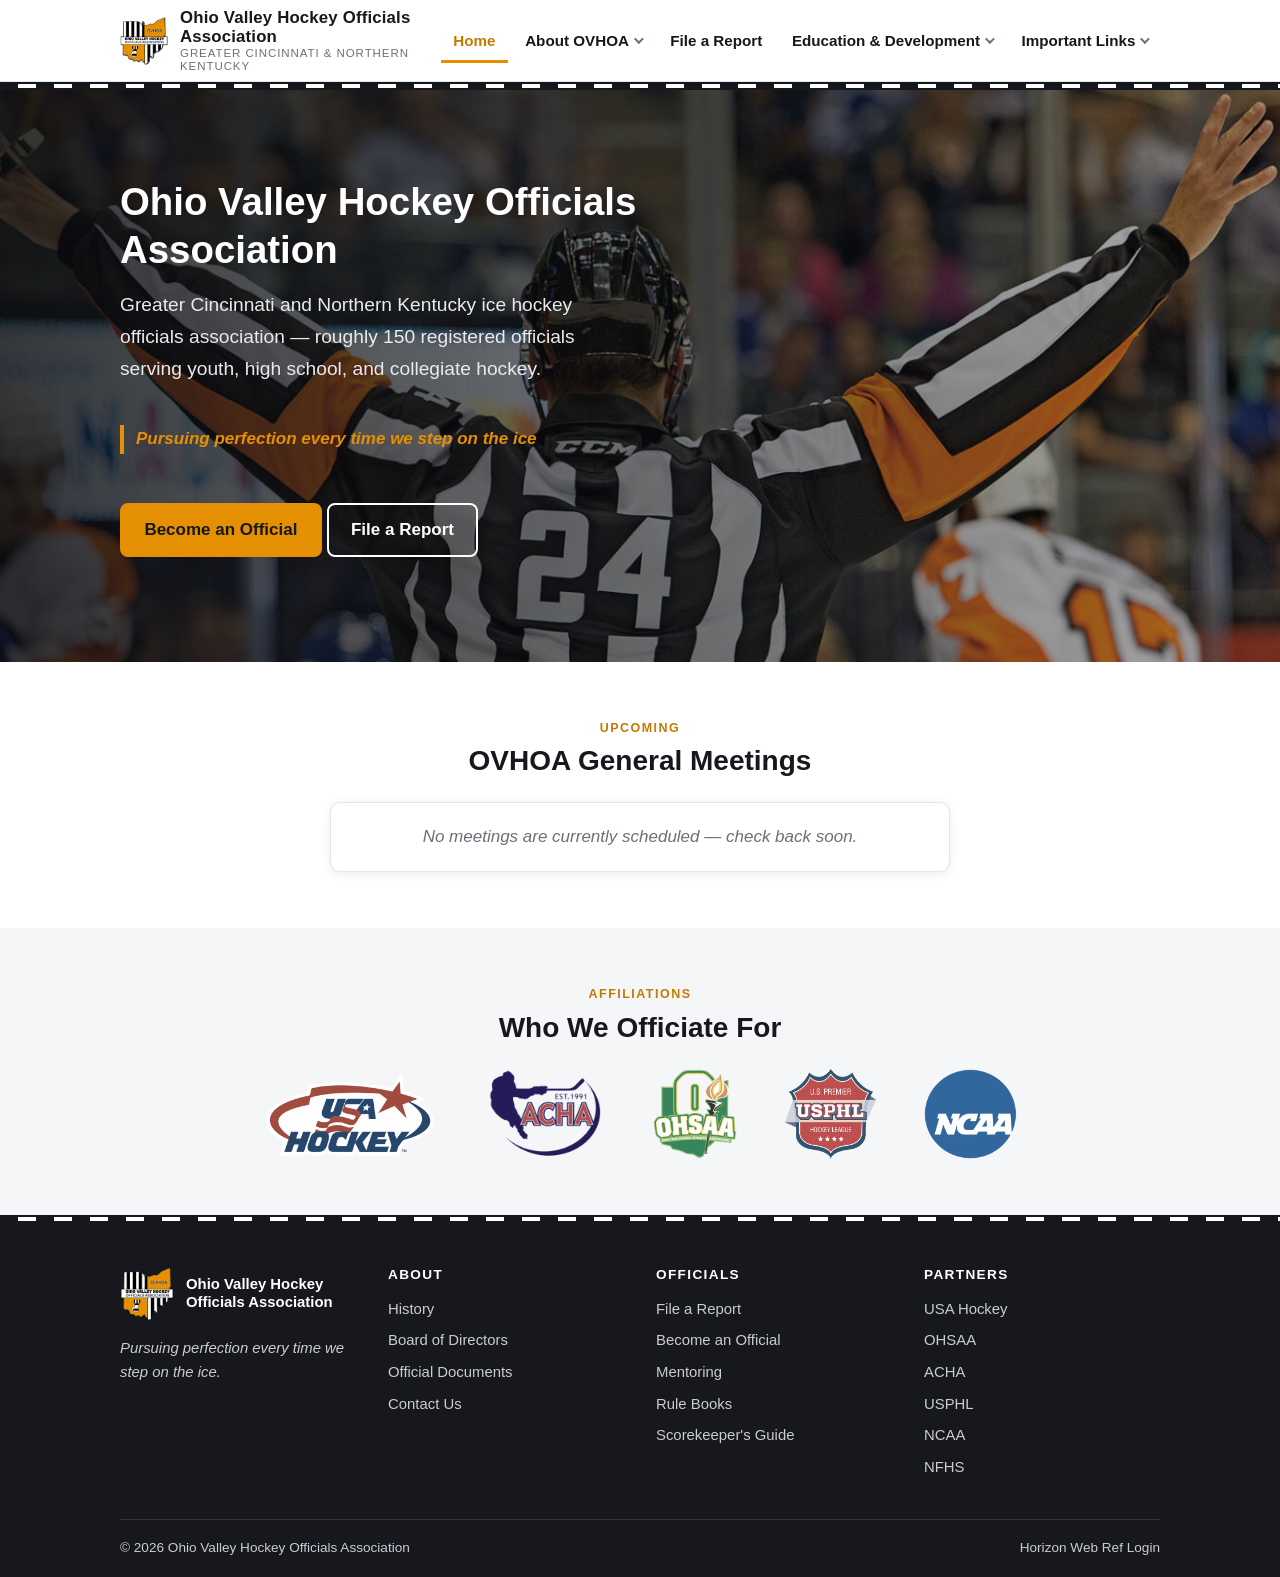
==== commit dfbbf259: "Live Google Sheet content for meetings and board, with auto-expiring meetings - Add assets/js/sheets" ====
--- a/index.html
+++ b/index.html
@@ -45,15 +45,15 @@
 <section class="section">
   <div class="container">
     <div class="section-title">
-      <span class="kicker">2025&ndash;2026 Season</span>
+      <span class="kicker">Upcoming</span>
       <h2>OVHOA General Meetings</h2>
     </div>
-    <ul class="meeting-list card">
-      <li><span class="when">Sunday, November 16, 2025 &middot; 7 PM</span> <span class="badge-pill">Zoom</span></li>
-      <li><span class="when">Sunday, December 14, 2025 &middot; 7 PM</span> <span class="badge-pill">Zoom</span></li>
-      <li><span class="when">Monday, January 26, 2026 &middot; 7 PM</span> <span class="badge-pill">Zoom</span></li>
-      <li><span class="when">Tuesday, February 24, 2026 &middot; 7 PM</span> <span class="badge-pill">Zoom</span></li>
-      <li><span class="when">Sunday, March 15, 2026 &middot; 7 PM</span> <span class="badge-pill in-person">In Person &middot; Location TBA</span></li>
+    <!-- Live content comes from the Meetings tab of the Google Sheet (see
+         assets/js/sheets.js). The rows below are only a fallback for when the
+         sheet is unreachable; each needs data-date="YYYY-MM-DD" so that past
+         meetings drop off automatically. -->
+    <ul class="meeting-list card" data-sheet-meetings>
+      <li data-date="2026-09-02"><span class="when">September 2, 2026 &middot; 7:30 PM</span> <span class="badge-pill">Zoom &middot; Board Meeting</span></li>
     </ul>
   </div>
 </section>
@@ -124,5 +124,6 @@
   </div>
 </footer>
 <script src="assets/js/nav.js"></script>
+<script src="assets/js/sheets.js"></script>
 </body>
 </html>
--- a/assets/css/style.css
+++ b/assets/css/style.css
@@ -400,6 +400,16 @@
 }
 .meeting-list .badge-pill.in-person { background: var(--orange); color: var(--ink); }
 
+/* Shown when every meeting has passed (or the schedule isn't posted yet) */
+.meeting-list .meeting-empty {
+  display: block;
+  text-align: center;
+  color: var(--gray);
+  font-style: italic;
+  padding: 1.25rem 1rem;
+  border-bottom: 0;
+}
+
 /* Stacked variant: date on its own line, description below it */
 .meeting-list.stacked li {
   flex-direction: column;
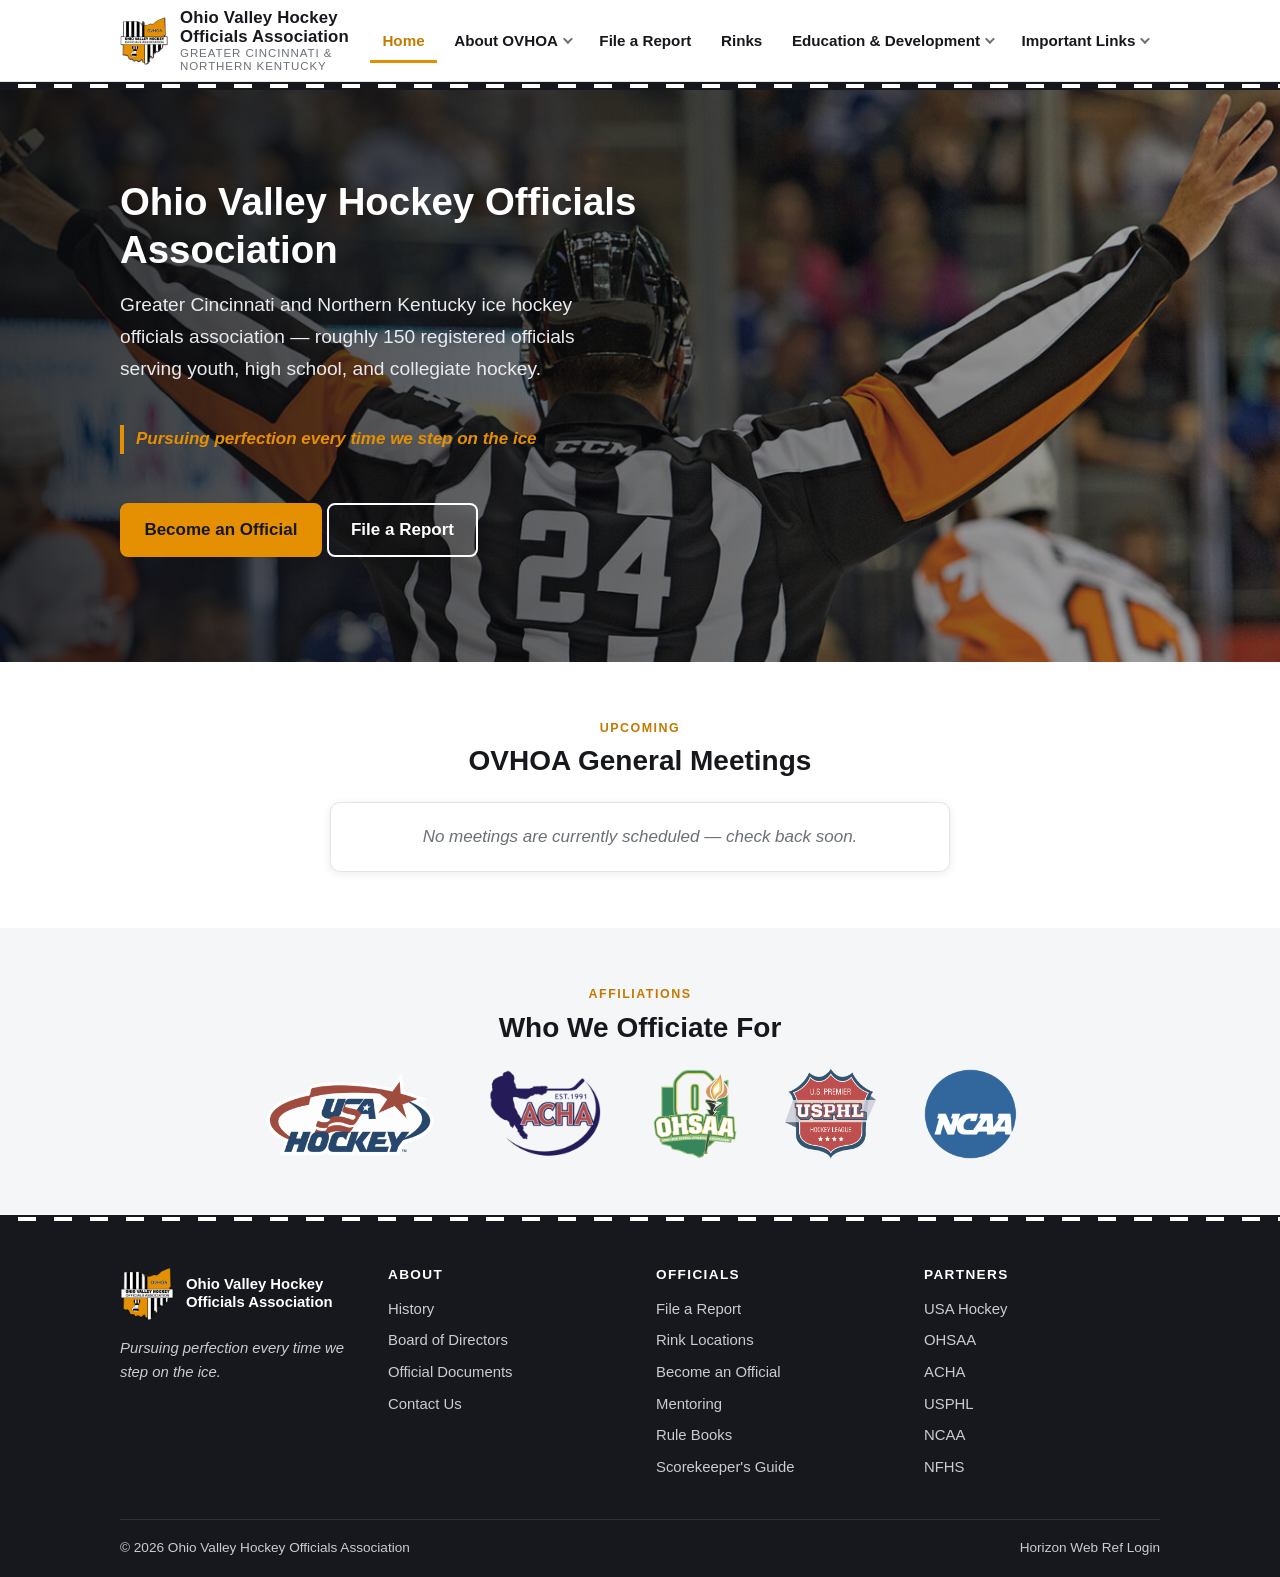
==== commit eba95554: "Add rink locations page, announcement banner, sitemap and robots.txt - New Rinks page driven by a Ri" ====
--- a/index.html
+++ b/index.html
@@ -23,12 +23,18 @@
       <span class="bar"></span><span class="bar"></span><span class="bar"></span>
     </button>
     <nav id="site-nav" class="site-nav" aria-label="Primary">
-      <ul><li><a href="index.html" aria-current="page">Home</a></li><li class="has-sub"><button type="button" class="submenu-toggle" aria-expanded="false">About OVHOA <span class="caret"></span></button><ul class="sub-menu"><li><a href="history.html">History</a></li><li><a href="board-of-directors.html">Board of Directors</a></li><li><a href="official-documents.html">Official Documents</a></li><li><a href="contact-us.html">Contact Us</a></li></ul></li><li><a href="file-a-report.html">File a Report</a></li><li class="has-sub"><button type="button" class="submenu-toggle" aria-expanded="false">Education & Development <span class="caret"></span></button><ul class="sub-menu"><li><a href="become-an-official.html">Become an Official</a></li><li><a href="mentoring.html">Mentoring</a></li><li><a href="rule-books.html">Rule Books</a></li><li><a href="scorekeepers-guide.html">Scorekeeper's Guide</a></li></ul></li><li class="has-sub"><button type="button" class="submenu-toggle" aria-expanded="false">Important Links <span class="caret"></span></button><ul class="sub-menu"><li><a href="https://membership.usahockey.com/" target="_blank" rel="noopener">USAH Registration</a></li><li><a href="https://horizonwebref.com/" target="_blank" rel="noopener">Horizon Web Ref Login</a></li><li><a href="https://www.usahockey.com/" target="_blank" rel="noopener">USA Hockey</a></li><li><a href="https://www.ohsaa.org/" target="_blank" rel="noopener">OHSAA</a></li><li><a href="https://www.achahockey.org/" target="_blank" rel="noopener">ACHA</a></li><li><a href="https://www.nfhs.org/" target="_blank" rel="noopener">NFHS</a></li><li><a href="https://www.ncaa.com/" target="_blank" rel="noopener">NCAA</a></li></ul></li></ul>
+      <ul><li><a href="index.html" aria-current="page">Home</a></li><li class="has-sub"><button type="button" class="submenu-toggle" aria-expanded="false">About OVHOA <span class="caret"></span></button><ul class="sub-menu"><li><a href="history.html">History</a></li><li><a href="board-of-directors.html">Board of Directors</a></li><li><a href="official-documents.html">Official Documents</a></li><li><a href="contact-us.html">Contact Us</a></li></ul></li><li><a href="file-a-report.html">File a Report</a></li><li><a href="rinks.html">Rinks</a></li><li class="has-sub"><button type="button" class="submenu-toggle" aria-expanded="false">Education & Development <span class="caret"></span></button><ul class="sub-menu"><li><a href="become-an-official.html">Become an Official</a></li><li><a href="mentoring.html">Mentoring</a></li><li><a href="rule-books.html">Rule Books</a></li><li><a href="scorekeepers-guide.html">Scorekeeper's Guide</a></li></ul></li><li class="has-sub"><button type="button" class="submenu-toggle" aria-expanded="false">Important Links <span class="caret"></span></button><ul class="sub-menu"><li><a href="https://membership.usahockey.com/" target="_blank" rel="noopener">USAH Registration</a></li><li><a href="https://horizonwebref.com/" target="_blank" rel="noopener">Horizon Web Ref Login</a></li><li><a href="https://www.usahockey.com/" target="_blank" rel="noopener">USA Hockey</a></li><li><a href="https://www.ohsaa.org/" target="_blank" rel="noopener">OHSAA</a></li><li><a href="https://www.achahockey.org/" target="_blank" rel="noopener">ACHA</a></li><li><a href="https://www.nfhs.org/" target="_blank" rel="noopener">NFHS</a></li><li><a href="https://www.ncaa.com/" target="_blank" rel="noopener">NCAA</a></li></ul></li></ul>
     </nav>
   </div>
 </header>
 <div class="stripe" aria-hidden="true"></div>
 <main id="main">
+
+<!-- Filled from the Banner tab of the Google Sheet; stays hidden while the
+     tab has no content, so clearing the row removes it from the site. -->
+<section class="announce" data-sheet-banner hidden>
+  <div class="container"></div>
+</section>
 
 <section class="hero">
   <div class="container">
@@ -99,6 +105,7 @@
         <h4>Officials</h4>
         <ul>
           <li><a href="file-a-report.html">File a Report</a></li>
+          <li><a href="rinks.html">Rink Locations</a></li>
           <li><a href="become-an-official.html">Become an Official</a></li>
           <li><a href="mentoring.html">Mentoring</a></li>
           <li><a href="rule-books.html">Rule Books</a></li>
--- a/assets/css/style.css
+++ b/assets/css/style.css
@@ -305,6 +305,44 @@
 .page-banner p.lede { margin: 0.5rem 0 0; color: #c9ccd2; max-width: 46rem; }
 
 /* --------------------------------------------------------------------------
+   Announcement banner (homepage, driven by the Banner sheet tab)
+   -------------------------------------------------------------------------- */
+.announce {
+  background: var(--orange);
+  color: var(--ink);
+  border-bottom: 2px solid var(--ink);
+}
+.announce[hidden] { display: none !important; }
+.announce .container {
+  padding-top: 1.1rem;
+  padding-bottom: 1.1rem;
+}
+.announce h2 {
+  font-size: clamp(1.05rem, 2.2vw, 1.25rem);
+  margin: 0 0 0.3rem;
+}
+.announce p { margin: 0; }
+.announce .byline {
+  margin-top: 0.4rem;
+  font-size: 0.85rem;
+  font-style: italic;
+  opacity: 0.85;
+}
+
+/* Rink cards */
+.rink-card h3 { margin-bottom: 0.35rem; }
+.rink-card .rink-address {
+  color: var(--ink-soft);
+  margin: 0 0 0.5rem;
+}
+.rink-card .rink-notes {
+  color: var(--gray);
+  font-size: 0.92rem;
+  margin: 0 0 0.9rem;
+}
+.rink-card .btn { padding: 0.45rem 1rem; font-size: 0.9rem; }
+
+/* --------------------------------------------------------------------------
    Sections & content blocks
    -------------------------------------------------------------------------- */
 .section { padding: clamp(2rem, 5vw, 3.5rem) 0; }
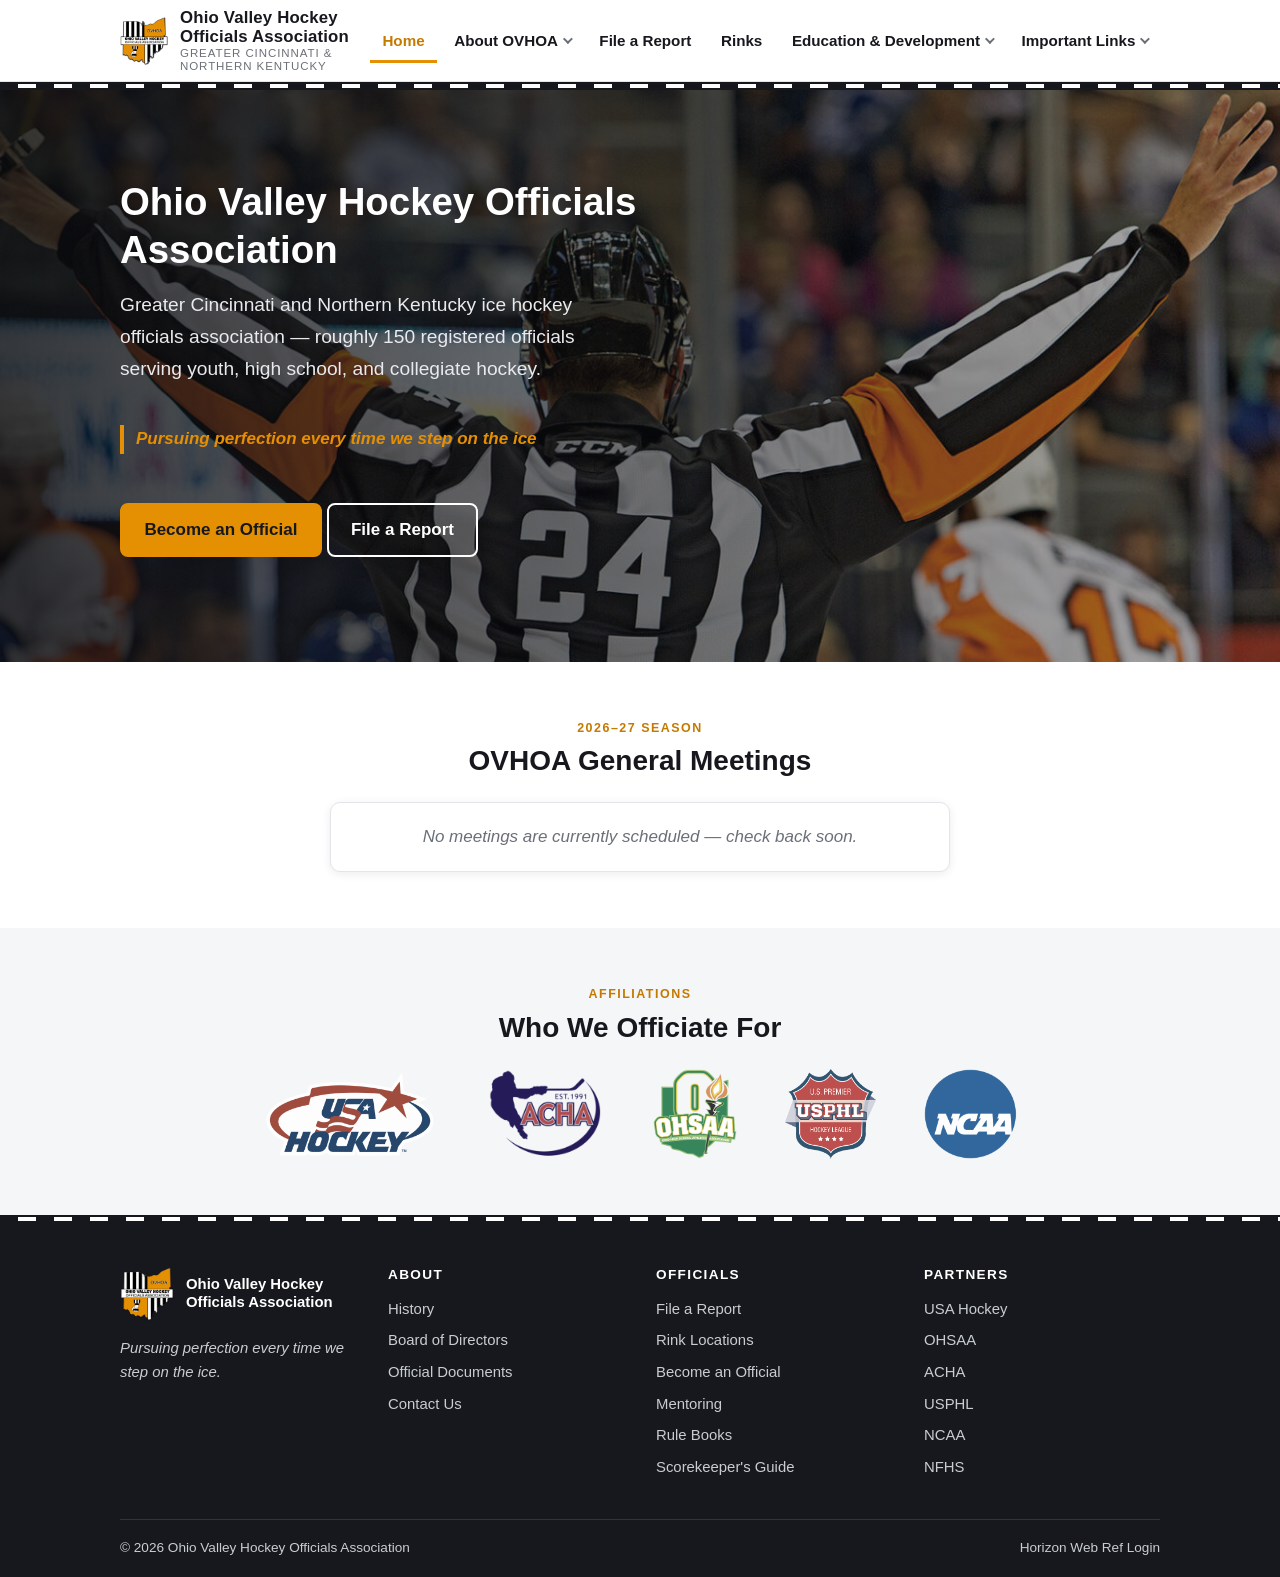
==== commit bfd48eaa: "Add two rinks; let a Season sheet row drive every derived year Rinks: Indian Hill Winter Club (Camp " ====
--- a/index.html
+++ b/index.html
@@ -51,7 +51,7 @@
 <section class="section">
   <div class="container">
     <div class="section-title">
-      <span class="kicker">Upcoming</span>
+      <span class="kicker"><span data-season="label">2026&ndash;27</span> Season</span>
       <h2>OVHOA General Meetings</h2>
     </div>
     <!-- Live content comes from the Meetings tab of the Google Sheet (see
